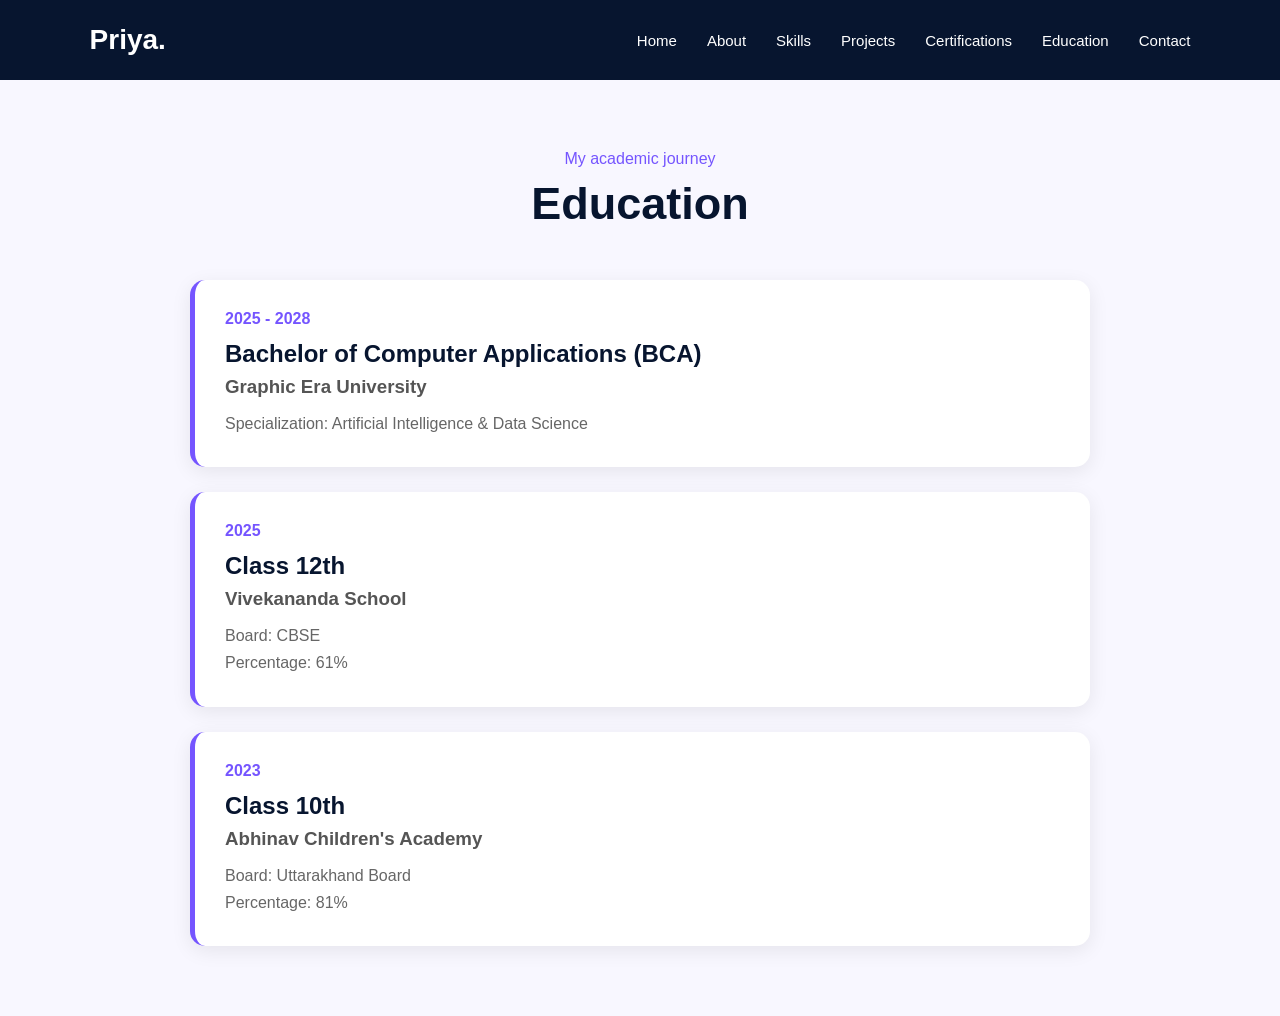
==== education.html @ 9a415d95 "Portfolio website" ====
<!DOCTYPE html>
<html lang="en">
<head>
    <meta charset="UTF-8">
    <meta name="viewport" content="width=device-width, initial-scale=1.0">
    <title>Education | Priya Joshi</title>
    <link rel="stylesheet" href="style.css">
</head>
<body>

<nav>
    <h2>Priya.</h2>

    <div class="nav-links">
        <a href="index.html">Home</a>
        <a href="about.html">About</a>
        <a href="skills.html">Skills</a>
        <a href="projects.html">Projects</a>
        <a href="certifications.html">Certifications</a>
        <a href="education.html">Education</a>
        <a href="contact.html">Contact</a>
    </div>
</nav>

<section class="education">

    <div class="education-heading">
        <p>My academic journey</p>
        <h1>Education</h1>
    </div>

    <div class="education-container">

        <!-- College -->
        <div class="education-card">
            <span>2025 - 2028</span>
            <h2>Bachelor of Computer Applications (BCA)</h2>
            <h3>Graphic Era University</h3>
            <p>
                Specialization: Artificial Intelligence & Data Science
            </p>
        </div>

        <!-- Class 12 -->
        <div class="education-card">
            <span>2025</span>
            <h2>Class 12th</h2>
            <h3>Vivekananda School</h3>
            <p>
                Board: CBSE<br>
                Percentage: 61%
            </p>
        </div>

        <!-- Class 10 -->
        <div class="education-card">
            <span>2023</span>
            <h2>Class 10th</h2>
            <h3>Abhinav Children's Academy</h3>
            <p>
                Board: Uttarakhand Board<br>
                Percentage: 81%
            </p>
        </div>

    </div>

</section>

</body>
</html>
---- style.css ----
* {
    margin: 0;
    padding: 0;
    box-sizing: border-box;
}

body {
    font-family: Arial, sans-serif;
    background: #07152f;
    color: white;
}


/* NAVBAR */

nav {
    height: 80px;
    display: flex;
    align-items: center;
    justify-content: space-between;
    padding: 0 7%;
    background: #07152f;
}

nav h2 {
    font-size: 28px;
}

.nav-links {
    display: flex;
    gap: 30px;
}

.nav-links a {
    color: white;
    text-decoration: none;
    font-size: 15px;
}

.nav-links a:hover {
    color: #9b7cff;
}


/* HOME */

.hero {
    min-height: calc(100vh - 80px);
    display: flex;
    align-items: center;
    justify-content: space-between;
    padding: 60px 10%;
}


.hero-text {
    max-width: 600px;
}

.hero-text p:first-child {
    font-size: 20px;
    color: #b8a8ff;
}

.hero-text h1 {
    font-size: 65px;
    margin: 10px 0;
}

.hero-text h2 {
    font-size: 25px;
    color: #b8a8ff;
    margin-bottom: 20px;
}

.hero-text p {
    line-height: 1.7;
    color: #d5d9e5;
}


button {
    margin-top: 30px;
    padding: 14px 28px;
    border: none;
    border-radius: 30px;
    background: #7555ff;
    color: white;
    font-size: 16px;
    cursor: pointer;
}

button:hover {
    background: #9279ff;
}


/* PROFILE */

.hero-image {
    display: flex;
    justify-content: center;
    align-items: center;
}

.profile-circle {
    width: 300px;
    height: 300px;
    border-radius: 50%;
    overflow: hidden;
    border: 5px solid white;
}

.profile-circle img {
    width: 100%;
    height: 100%;
    object-fit: cover;
}
.buttons {
    display: flex;
    gap: 15px;
}

.resume-btn {
    background: transparent;
    border: 2px solid #7555ff;
}

.social-links {
    display: flex;
    gap: 20px;
    margin-top: 25px;
}

.social-links a {
    color: white;
    text-decoration: none;
    border: 1px solid #555;
    padding: 8px 14px;
    border-radius: 20px;
}

.social-links a:hover {
    color: #b8a8ff;
    border-color: #7555ff;
}
.about {
    min-height: calc(100vh - 80px);
    padding: 70px 10%;
    background: #f8f7ff;
    color: #07152f;
}

.about-heading {
    text-align: center;
    margin-bottom: 50px;
}

.about-heading p {
    color: #7555ff;
    font-size: 16px;
}

.about-heading h1 {
    font-size: 45px;
    margin-top: 10px;
}

.about-content {
    display: flex;
    align-items: center;
    gap: 70px;
    max-width: 1100px;
    margin: auto;
}

.about-image {
    width: 300px;
    height: 400px;
    border-radius: 0;
    overflow: hidden;
    border: 5px solid #7555ff;
}


.about-image img {
    width: 100%;
    height: 100%;
    object-fit: cover;
    border: radius 0;
}

.about-text {
    max-width: 600px;
}

.about-text h2 {
    font-size: 30px;
    margin-bottom: 20px;
}

.about-text p {
    color: #555;
    line-height: 1.7;
    margin-bottom: 15px;
}

.about-cards {
    display: flex;
    justify-content: center;
    gap: 25px;
    margin-top: 60px;
}

.about-card {
    width: 250px;
    padding: 25px;
    background: white;
    border-radius: 15px;
    text-align: center;
    box-shadow: 0 5px 20px rgba(0, 0, 0, 0.08);
}

.about-card h3 {
    color: #7555ff;
    margin-bottom: 10px;
}

.about-card p {
    color: #666;
}
.skills {
    min-height: calc(100vh - 80px);
    padding: 70px 10%;
    background: #f8f7ff;
    color: #07152f;
}

.skills-heading {
    text-align: center;
    margin-bottom: 50px;
}

.skills-heading p {
    color: #7555ff;
    font-size: 16px;
}

.skills-heading h1 {
    font-size: 45px;
    margin-top: 10px;
}

.skills-container {
    max-width: 1100px;
    margin: auto;
    display: grid;
    grid-template-columns: repeat(3, 1fr);
    gap: 25px;
}

.skill-card {
    background: white;
    padding: 35px 25px;
    border-radius: 18px;
    text-align: center;
    box-shadow: 0 5px 20px rgba(0, 0, 0, 0.08);
    transition: 0.3s;
}

.skill-card:hover {
    transform: translateY(-8px);
}

.skill-card h2 {
    color: #7555ff;
    margin-bottom: 15px;
}

.skill-card p {
    color: #666;
    line-height: 1.6;
}
.projects {
    min-height: calc(100vh - 80px);
    padding: 70px 10%;
    background: #f8f7ff;
    color: #07152f;
}

.projects-heading {
    text-align: center;
    margin-bottom: 50px;
}

.projects-heading p {
    color: #7555ff;
}

.projects-heading h1 {
    font-size: 45px;
    margin-top: 10px;
}

.projects-container {
    max-width: 1100px;
    margin: auto;
    display: grid;
    grid-template-columns: repeat(2, 1fr);
    gap: 30px;
}

.project-card {
    background: white;
    border-radius: 20px;
    padding: 35px;
    box-shadow: 0 5px 20px rgba(0, 0, 0, 0.08);
    transition: 0.3s;
}

.project-card:hover {
    transform: translateY(-8px);
}

.project-content span {
    display: inline-block;
    background: #eeeaff;
    color: #7555ff;
    padding: 7px 14px;
    border-radius: 20px;
    font-size: 13px;
    margin-bottom: 18px;
}

.project-content h2 {
    font-size: 25px;
    margin-bottom: 15px;
}

.project-content p {
    color: #666;
    line-height: 1.7;
}

.project-tech {
    display: flex;
    gap: 10px;
    flex-wrap: wrap;
    margin-top: 20px;
}

.project-tech b {
    background: #f0efff;
    color: #7555ff;
    padding: 7px 12px;
    border-radius: 15px;
    font-size: 13px;
}

.certifications {
    min-height: calc(100vh - 80px);
    padding: 70px 10%;
    background: #f8f7ff;
    color: #07152f;
}

.certifications-heading {
    text-align: center;
    margin-bottom: 50px;
}

.certifications-heading p {
    color: #7555ff;
}

.certifications-heading h1 {
    font-size: 45px;
    margin-top: 10px;
}

.certifications-container {
    max-width: 1100px;
    margin: auto;
    display: grid;
    grid-template-columns: repeat(3, 1fr);
    gap: 25px;
}

.certificate-card {
    background: white;
    padding: 30px 25px;
    border-radius: 18px;
    text-align: center;
    box-shadow: 0 5px 20px rgba(0, 0, 0, 0.08);
    transition: 0.3s;
}

.certificate-card:hover {
    transform: translateY(-8px);
}

.certificate-card h2 {
    color: #07152f;
    margin-bottom: 12px;
}

.certificate-card p {
    color: #666;
    margin-bottom: 20px;
}

.certificate-card span {
    color: #7555ff;
    font-weight: bold;
}

.education {
    min-height: calc(100vh - 80px);
    padding: 70px 10%;
    background: #f8f7ff;
    color: #07152f;
}

.education-heading {
    text-align: center;
    margin-bottom: 50px;
}

.education-heading p {
    color: #7555ff;
}

.education-heading h1 {
    font-size: 45px;
    margin-top: 10px;
}

.education-container {
    max-width: 900px;
    margin: auto;
    display: flex;
    flex-direction: column;
    gap: 25px;
}

.education-card {
    background: white;
    padding: 30px;
    border-left: 5px solid #7555ff;
    border-radius: 15px;
    box-shadow: 0 5px 20px rgba(0, 0, 0, 0.08);
}

.education-card span {
    color: #7555ff;
    font-weight: bold;
}

.education-card h2 {
    margin: 12px 0 8px;
}

.education-card h3 {
    color: #555;
    margin-bottom: 12px;
}

.education-card p {
    color: #666;
    line-height: 1.7;
}

.contact {
    min-height: calc(100vh - 80px);
    padding: 70px 10%;
    background: #f8f7ff;
    color: #07152f;
}

.contact-heading {
    text-align: center;
    margin-bottom: 50px;
}

.contact-heading p {
    color: #7555ff;
}

.contact-heading h1 {
    font-size: 45px;
    margin-top: 10px;
}

.contact-container {
    max-width: 1000px;
    margin: auto;
    display: grid;
    grid-template-columns: 1fr 1fr;
    gap: 50px;
    align-items: center;
}

.contact-info h2 {
    font-size: 30px;
    margin-bottom: 15px;
}

.contact-info > p {
    color: #666;
    line-height: 1.7;
    margin-bottom: 30px;
}

.contact-item {
    margin-bottom: 20px;
}

.contact-item h3 {
    color: #7555ff;
    margin-bottom: 5px;
}

.contact-item p {
    color: #555;
}

.contact-form {
    display: flex;
    flex-direction: column;
    gap: 15px;
}

.contact-form input,
.contact-form textarea {
    width: 100%;
    padding: 15px;
    border: 1px solid #ddd;
    border-radius: 10px;
    font-size: 15px;
    font-family: Arial, sans-serif;
    outline: none;
}

.contact-form textarea {
    height: 150px;
    resize: none;
}

.contact-form input:focus,
.contact-form textarea:focus {
    border-color: #7555ff;
}

.contact-form button {
    width: fit-content;
    margin-top: 5px;
}
.project-details {
    max-width: 1100px;
    margin: auto;
}

.project-main {
    background: white;
    padding: 40px;
    border-radius: 20px;
    box-shadow: 0 5px 20px rgba(0, 0, 0, 0.08);
    margin-bottom: 30px;
}

.project-status {
    display: inline-block;
    background: #eeeaff;
    color: #7555ff;
    padding: 8px 16px;
    border-radius: 20px;
    font-size: 14px;
    font-weight: bold;
}

.project-main h2 {
    font-size: 32px;
    margin: 20px 0 15px;
}

.project-main p {
    color: #666;
    line-height: 1.7;
}

.project-features {
    background: white;
    padding: 40px;
    border-radius: 20px;
    box-shadow: 0 5px 20px rgba(0, 0, 0, 0.08);
}

.project-features > h2 {
    font-size: 28px;
    margin-bottom: 25px;
}

.feature {
    padding: 20px 0;
    border-bottom: 1px solid #eee;
}

.feature:last-child {
    border-bottom: none;
}

.feature h3 {
    color: #7555ff;
    margin-bottom: 8px;
}

.feature p {
    color: #666;
    line-height: 1.6;
}
.project-buttons {
    display: flex;
    gap: 15px;
    margin-top: 30px;
}

.project-btn {
    display: inline-block;
    padding: 12px 22px;
    background: #7555ff;
    color: white;
    text-decoration: none;
    border-radius: 25px;
    font-size: 15px;
}

.project-btn:hover {
    background: #9279ff;
}

.code-btn {
    background: transparent;
    color: #7555ff;
    border: 2px solid #7555ff;
}

.code-btn:hover {
    background: #7555ff;
    color: white;
}
.certificate-btn {
    display: inline-block;
    padding: 10px 20px;
    background: #7555ff;
    color: white;
    text-decoration: none;
    border-radius: 25px;
    font-size: 14px;
}

.certificate-btn:hover {
    background: #9279ff;
}
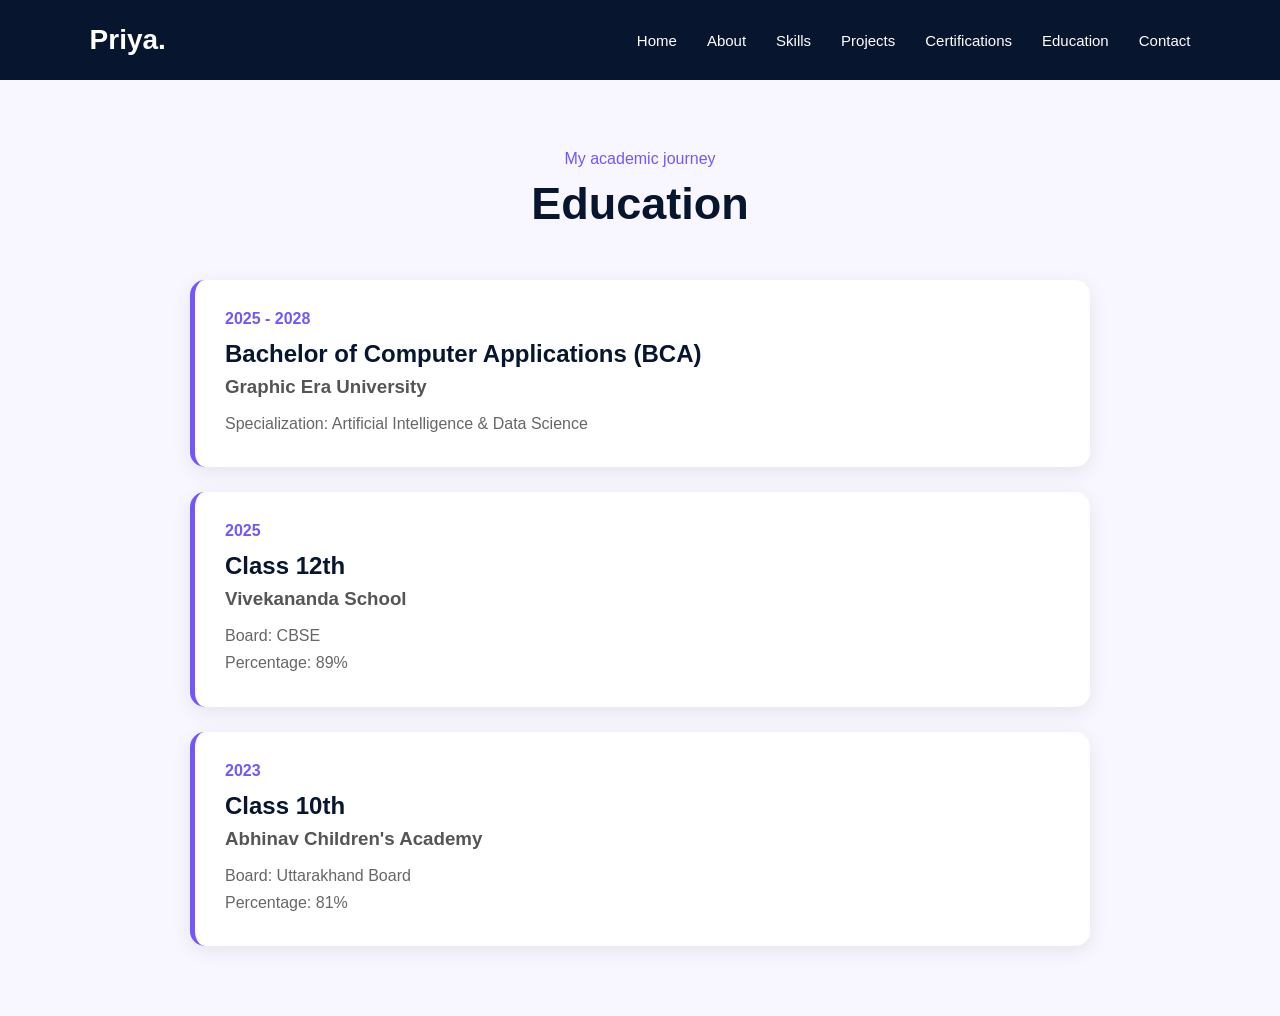
==== commit eaf551cd: "Update portfolio" ====
--- a/education.html
+++ b/education.html
@@ -50,7 +50,7 @@
             <h3>Vivekananda School</h3>
             <p>
                 Board: CBSE<br>
-                Percentage: 61%
+                Percentage: 89%
             </p>
         </div>
 
--- a/style.css
+++ b/style.css
@@ -50,6 +50,12 @@
     align-items: center;
     justify-content: space-between;
     padding: 60px 10%;
+
+    background-image: linear-gradient(rgba(7, 21, 47, 0.75), rgba(7, 21, 47, 0.75)),
+                      url("certificate/background.png");
+    background-size: cover;
+    background-position: center;
+    background-repeat: no-repeat;
 }
 
 
